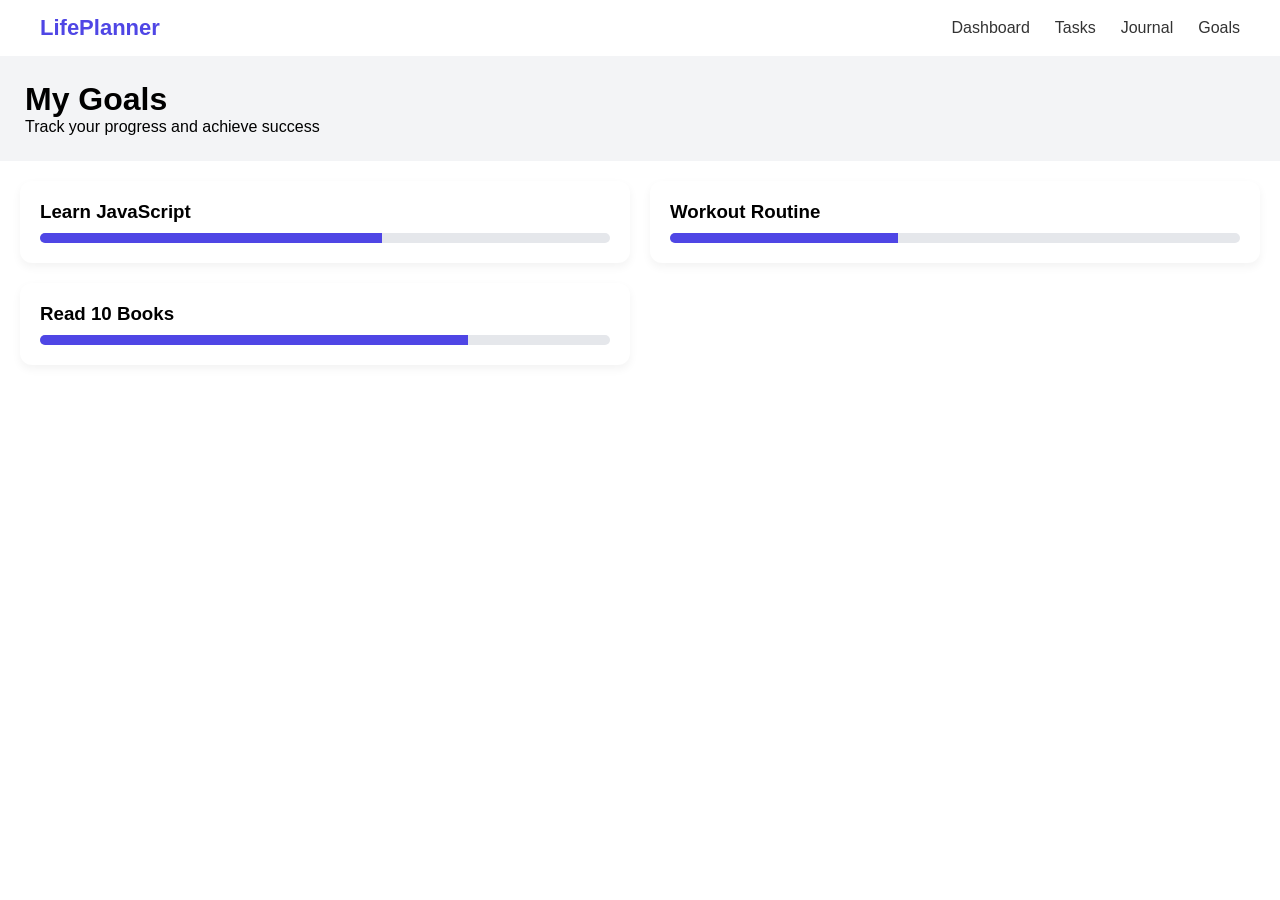
==== goals.html @ b0e07b2f "updated UI" ====
<!DOCTYPE html>
<html lang="en">
<head>
<meta charset="UTF-8">
<title>Goals - Life Planner</title>
<link rel="stylesheet" href="style.css">
</head>
<body>

<!-- NAVBAR -->
<nav class="navbar">
<div class="logo">LifePlanner</div>
<ul class="nav-links">
<li><a href="index.html">Dashboard</a></li>
<li><a href="tasks.html">Tasks</a></li>
<li><a href="journal.html">Journal</a></li>
<li><a href="goals.html">Goals</a></li>
</ul>
</nav>

<!-- PAGE HEADER -->
<header class="page-header">
<h1>My Goals</h1>
<p>Track your progress and achieve success</p>
</header>

<!-- GOALS CONTENT -->
<div class="goals-container">

<div class="goal-card">
<h3>Learn JavaScript</h3>
<div class="progress-bar">
<div class="progress js"></div>
</div>
</div>

<div class="goal-card">
<h3>Workout Routine</h3>
<div class="progress-bar">
<div class="progress workout"></div>
</div>
</div>

<div class="goal-card">
<h3>Read 10 Books</h3>
<div class="progress-bar">
<div class="progress reading"></div>
</div>
</div>

</div>

</body>
</html>
---- style.css ----
* {
  margin: 0;
  padding: 0;
  box-sizing: border-box;
  font-family: Arial, sans-serif;
}

/* NAVBAR */
.navbar {
  background: #ffffff;
  display: flex;
  justify-content: space-between;
  align-items: center;
  padding: 15px 40px;
  box-shadow: 0 2px 6px rgba(0,0,0,0.1);
}

.logo {
  font-size: 22px;
  font-weight: bold;
  color: #4f46e5;
}

.nav-links {
  list-style: none;
  display: flex;
  gap: 25px;
}

.nav-links a {
  text-decoration: none;
  color: #333;
  font-weight: 500;
}

.nav-links a:hover {
  color: #4f46e5;
}
/* HERO SECTION */

.hero{
display:flex;
align-items:center;
justify-content:space-between;
padding:50px;
background:#f8fafc;
}

.hero-text{
max-width:500px;
}

.hero-text h1{
font-size:40px;
margin-bottom:10px;
color:#4f46e5;
}

.hero-text p{
margin-bottom:20px;
color:#555;
}

.btn{
background:#4f46e5;
color:white;
padding:12px 20px;
text-decoration:none;
border-radius:8px;
}

.hero-image img{
width:350px;
}
/* DASHBOARD HEADER */
.dashboard-header {
  padding: 30px;
  background: linear-gradient(to right, #6366f1, #8b5cf6);
  color: white;
}

/* DASHBOARD LAYOUT */
.dashboard {
  display: grid;
  grid-template-columns: 1fr 1fr;
  gap: 20px;
  padding: 20px;
}

/* CARD SECTION */
.card-section {
  background: white;
  padding: 20px;
  border-radius: 12px;
  box-shadow: 0 4px 10px rgba(0,0,0,0.05);
}

.task-list li {
  margin: 10px 0;
}

.task-card {
  background: #eef2ff;
  padding: 12px;
  border-radius: 8px;
  margin-top: 10px;
}
/* PAGE HEADER */
.page-header {
  padding: 25px;
  background: #f3f4f6;
}

/* TASK PAGE LAYOUT */
.tasks-container {
  display: grid;
  grid-template-columns: 1fr 1fr;
  gap: 20px;
  padding: 20px;
}

/* ADD TASK FORM */
.task-form, .task-list-card {
  background: white;
  padding: 20px;
  border-radius: 12px;
  box-shadow: 0 4px 10px rgba(0,0,0,0.05);
}

.task-form input,
.task-form select {
  width: 100%;
  padding: 10px;
  margin: 10px 0;
}

.task-form button {
  background: #4f46e5;
  color: white;
  border: none;
  padding: 10px;
  border-radius: 6px;
  cursor: pointer;
}

/* TASK LIST */
.task-list-card ul {
  list-style: none;
  padding: 0;
}

.task-list-card li {
  display: flex;
  justify-content: space-between;
  background: #eef2ff;
  padding: 10px;
  border-radius: 6px;
  margin-top: 10px;
}

/* BADGES */
.badge {
  padding: 3px 8px;
  border-radius: 6px;
  font-size: 12px;
  color: white;
}

.high { background: #dc2626; }
.medium { background: #f59e0b; }
.low { background: #16a34a; }
/* JOURNAL LAYOUT */
.journal-container {
  display: grid;
  grid-template-columns: 1fr 1fr;
  gap: 20px;
  padding: 20px;
}

/* JOURNAL FORM */
.journal-form, .journal-list {
  background: white;
  padding: 20px;
  border-radius: 12px;
  box-shadow: 0 4px 10px rgba(0,0,0,0.05);
}

.journal-form input,
.journal-form textarea {
  width: 100%;
  padding: 10px;
  margin: 10px 0;
}

.journal-form textarea {
  height: 120px;
}

/* JOURNAL CARD */
.journal-card {
  background: #f0f9ff;
  padding: 15px;
  border-radius: 10px;
  margin-top: 10px;
}

.journal-card h3 {
  margin-bottom: 5px;
}

.journal-card span {
  font-size: 12px;
  color: gray;
}
/* GOALS PAGE */

.goals-container{
padding:20px;
display:grid;
grid-template-columns:1fr 1fr;
gap:20px;
}

.goal-card{
background:white;
padding:20px;
border-radius:12px;
box-shadow:0 4px 10px rgba(0,0,0,0.05);
}

.progress-bar{
background:#e5e7eb;
height:10px;
border-radius:10px;
margin-top:10px;
overflow:hidden;
}

.progress{
height:10px;
background:#4f46e5;
}

.js{
width:60%;
}

.workout{
width:40%;
}

.reading{
width:75%;
}
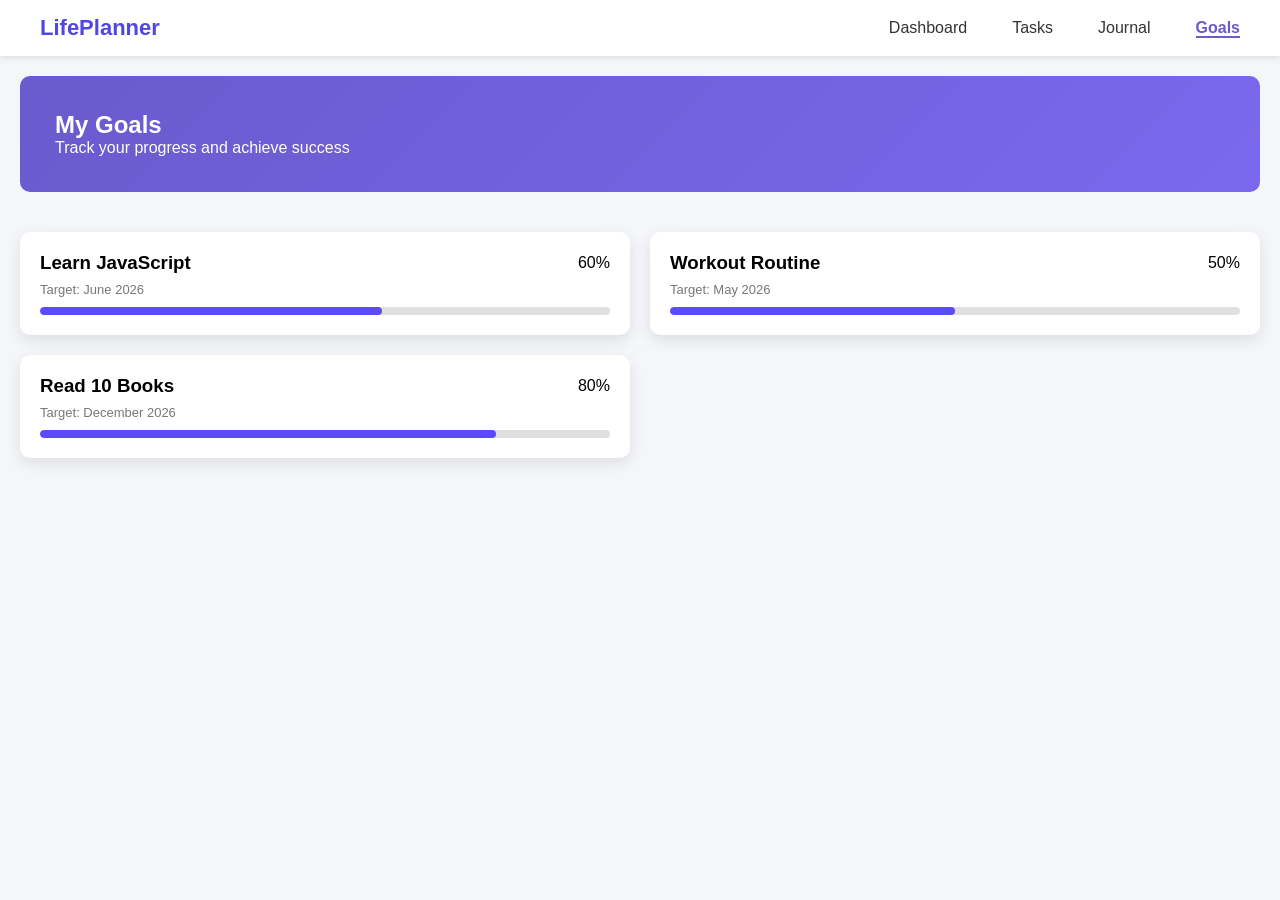
==== commit 1812fc21: "final page" ====
--- a/goals.html
+++ b/goals.html
@@ -14,41 +14,90 @@
 <li><a href="index.html">Dashboard</a></li>
 <li><a href="tasks.html">Tasks</a></li>
 <li><a href="journal.html">Journal</a></li>
-<li><a href="goals.html">Goals</a></li>
+<li><a href="goals.html" class="active">Goals</a></li>
 </ul>
 </nav>
+<!-- GOALS HEADER -->
 
-<!-- PAGE HEADER -->
-<header class="page-header">
+<section class="goals-header">
+
 <h1>My Goals</h1>
+
 <p>Track your progress and achieve success</p>
-</header>
 
-<!-- GOALS CONTENT -->
-<div class="goals-container">
+</section>
+
+
+<!-- GOALS CONTAINER -->
+
+<section class="goals-container">
+
+<!-- GOAL 1 -->
 
 <div class="goal-card">
+
+<div class="goal-title">
+
 <h3>Learn JavaScript</h3>
-<div class="progress-bar">
-<div class="progress js"></div>
-</div>
+<span>60%</span>
+
 </div>
 
-<div class="goal-card">
-<h3>Workout Routine</h3>
+<p class="goal-date">Target: June 2026</p>
+
 <div class="progress-bar">
-<div class="progress workout"></div>
-</div>
-</div>
 
-<div class="goal-card">
-<h3>Read 10 Books</h3>
-<div class="progress-bar">
-<div class="progress reading"></div>
-</div>
+<div class="progress" style="width:60%"></div>
+
 </div>
 
 </div>
 
+
+<!-- GOAL 2 -->
+
+<div class="goal-card">
+
+<div class="goal-title">
+
+<h3>Workout Routine</h3>
+<span>50%</span>
+
+</div>
+
+<p class="goal-date">Target: May 2026</p>
+
+<div class="progress-bar">
+
+<div class="progress" style="width:50%"></div>
+
+</div>
+
+</div>
+
+
+<!-- GOAL 3 -->
+
+<div class="goal-card">
+
+<div class="goal-title">
+
+<h3>Read 10 Books</h3>
+<span>80%</span>
+
+</div>
+
+<p class="goal-date">Target: December 2026</p>
+
+<div class="progress-bar">
+
+<div class="progress" style="width:80%"></div>
+
+</div>
+
+</div>
+
+</section>
+
 </body>
 </html>
--- a/style.css
+++ b/style.css
@@ -1,3 +1,8 @@
+body{
+font-family: Arial, Helvetica, sans-serif;
+background:#f5f6fa;
+margin:0;
+}
 * {
   margin: 0;
   padding: 0;
@@ -36,41 +41,45 @@
 .nav-links a:hover {
   color: #4f46e5;
 }
-/* HERO SECTION */
-
 .hero{
-display:flex;
-align-items:center;
-justify-content:space-between;
-padding:50px;
-background:#f8fafc;
+  display:flex;
+  align-items:center;
+  justify-content:space-between;
+  padding:60px 80px;
+  background:#f8fafc;
 }
 
 .hero-text{
-max-width:500px;
+  max-width:500px;
 }
 
 .hero-text h1{
-font-size:40px;
-margin-bottom:10px;
-color:#4f46e5;
+  font-size:42px;
+  color:#4f46e5;
+  margin-bottom:10px;
 }
 
 .hero-text p{
-margin-bottom:20px;
-color:#555;
+  color:#555;
+  margin-bottom:20px;
+  line-height:1.6;
 }
 
 .btn{
-background:#4f46e5;
-color:white;
-padding:12px 20px;
-text-decoration:none;
-border-radius:8px;
+  background:#4f46e5;
+  color:white;
+  padding:12px 22px;
+  border-radius:8px;
+  text-decoration:none;
+  font-weight:500;
+}
+
+.btn:hover{
+  background:#4338ca;
 }
 
 .hero-image img{
-width:350px;
+  width:420px;
 }
 /* DASHBOARD HEADER */
 .dashboard-header {
@@ -105,10 +114,128 @@
   border-radius: 8px;
   margin-top: 10px;
 }
+.features{
+padding:60px;
+text-align:center;
+}
+
+.section-title{
+font-size:30px;
+margin-bottom:40px;
+}
+.features{
+padding:60px;
+text-align:center;
+}
+
+.section-title{
+font-size:30px;
+margin-bottom:40px;
+}
+.features{
+text-align:center;
+padding:40px 0;
+}
+
+.feature-container{
+display:flex;
+justify-content:center;
+gap:100px;
+margin-top:20px;
+}
+
+.feature-box{
+width:250px;
+background:#f5f5f5;
+padding:30px;
+border-radius:10px;
+box-shadow:0 4px 10px rgba(56, 75, 254, 0.93);
+text-align:center;
+transition:0.3s;
+}
+
+.feature-box:hover{
+transform:translateY(-6px);
+}
+.motivation{
+background:linear-gradient(135deg,#6a5acd,#7b68ee);
+color:white;
+text-align:center;
+padding:60px 20px;
+margin-top:40px;
+border-radius:10px;
+}
+
+.motivation .quote{
+font-size:22px;
+font-style:italic;
+margin-top:15px;
+}
+
+.motivation .author{
+margin-top:10px;
+font-size:16px;
+opacity:0.9;
+}
+.footer{
+background:#353559;
+color:white;
+text-align:center;
+padding:8px 10px;
+margin-top:30px;
+}
+
+.footer h3{
+font-size: 17px;
+margin-bottom:10px;
+}
+
+.footer p{
+  font-size: 15px;
+margin:10px 0;
+}
+
+.footer-links{
+margin:10px 0;
+}
+
+.footer-links a{
+font-size: 14px;
+color:white;
+margin:0 10px;
+text-decoration:none;
+font-weight:500;
+}
+
+.footer-links a:hover{
+font-size: 14px;
+text-decoration:underline;
+}
+
+.copyright{
+font-size:8px;
+opacity:0.8;
+margin-top:10px;
+}
 /* PAGE HEADER */
-.page-header {
-  padding: 25px;
-  background: #f3f4f6;
+.task-header{
+background:linear-gradient(135deg,#6a5acd,#7b68ee);
+color:white;
+padding:35px;
+border-radius:10px;
+margin:20px;
+}
+.task-form{
+  display: flex;
+  align-items: center;
+  gap: 15px;
+  background:white;
+  padding:25px;
+  border-radius:10px;
+  box-shadow:0 5px 15px rgba(0,0,0,0.1);
+}
+.task-form input{
+  flex:1;
 }
 
 /* TASK PAGE LAYOUT */
@@ -120,27 +247,99 @@
 }
 
 /* ADD TASK FORM */
-.task-form, .task-list-card {
-  background: white;
-  padding: 20px;
-  border-radius: 12px;
-  box-shadow: 0 4px 10px rgba(0,0,0,0.05);
-}
-
+.task-list-card ul{
+list-style:none;
+padding:0;
+}
+.task-counter{
+font-size:14px;
+color:#666;
+margin-bottom:15px;
+}
+.task-list-card li{
+background:#eef1f8;
+padding:12px 15px;
+border-radius:8px;
+margin-bottom:10px;
+display:flex;
+justify-content:space-between;
+align-items:center;
+transition:0.2s;
+}
+
+.task-list-card li:hover{
+transform:translateX(6px);
+background:#e9edf7;
+cursor:pointer;
+box-shadow: 0 5px 15px rgba(71, 98, 251, 0.714);
+}
 .task-form input,
-.task-form select {
-  width: 100%;
+.task-form select{
   padding: 10px;
-  margin: 10px 0;
-}
-
-.task-form button {
-  background: #4f46e5;
-  color: white;
+  border: 1px solid #ccc;
+  border-radius: 6px;
+  margin-right: 10px;
+  outline: none;
+}
+.task-form button{
+  padding: 10px 15px;
+  background: #6a5acd;
+  color:white;
   border: none;
-  padding: 10px;
   border-radius: 6px;
   cursor: pointer;
+  font-weight: 500;
+}
+.task-form button:hover{
+  background: #5a4ad1;
+}
+.task-check{
+margin-right:10px;
+cursor:pointer;
+}
+
+.task-check:checked + .task-text{
+text-decoration:line-through;
+color:gray;
+}
+.delete-btn{
+background:none;
+border:none;
+font-size:16px;
+cursor:pointer;
+margin-left:10px;
+}
+
+.delete-btn:hover{
+transform:scale(1.2);
+}
+
+/* priority badge */
+
+.badge{
+padding:4px 10px;
+border-radius:12px;
+font-size:12px;
+color:white;
+}
+
+.high{
+background:#e74c3c;
+}
+
+.medium{
+background:#f39c12;
+}
+
+.low{
+background:#27ae60;
+}
+.task-list-card{
+background:white;
+padding:20px;
+border-radius:10px;
+box-shadow:0 5px 15px rgba(0,0,0,0.1);
+margin-top:20px;
 }
 
 /* TASK LIST */
@@ -152,103 +351,232 @@
 .task-list-card li {
   display: flex;
   justify-content: space-between;
-  background: #eef2ff;
-  padding: 10px;
-  border-radius: 6px;
-  margin-top: 10px;
+  align-items: center;
+  background: #f8f9fc;
+  padding: 12px 15px;
+  border-radius: 8px;
+  margin-top: 12px;
+  transition:0.2s;
 }
 
 /* BADGES */
 .badge {
-  padding: 3px 8px;
-  border-radius: 6px;
+  padding: 4px 10px;
+  border-radius: 20px;
   font-size: 12px;
   color: white;
+  font-weight: 500;
 }
 
 .high { background: #dc2626; }
 .medium { background: #f59e0b; }
 .low { background: #16a34a; }
+/* JOURNAL HEADER */
+
+.journal-header{
+background:linear-gradient(135deg,#6a5acd,#7b68ee);
+color:white;
+padding:35px;
+border-radius:10px;
+margin:20px;
+}
+
 /* JOURNAL LAYOUT */
-.journal-container {
-  display: grid;
-  grid-template-columns: 1fr 1fr;
-  gap: 20px;
-  padding: 20px;
-}
-
-/* JOURNAL FORM */
-.journal-form, .journal-list {
-  background: white;
-  padding: 20px;
-  border-radius: 12px;
-  box-shadow: 0 4px 10px rgba(0,0,0,0.05);
-}
-
-.journal-form input,
-.journal-form textarea {
-  width: 100%;
-  padding: 10px;
-  margin: 10px 0;
-}
-
-.journal-form textarea {
-  height: 120px;
-}
-
-/* JOURNAL CARD */
-.journal-card {
-  background: #f0f9ff;
-  padding: 15px;
-  border-radius: 10px;
-  margin-top: 10px;
-}
-
-.journal-card h3 {
-  margin-bottom: 5px;
-}
-
-.journal-card span {
-  font-size: 12px;
-  color: gray;
-}
-/* GOALS PAGE */
-
-.goals-container{
-padding:20px;
+
+.journal-container{
 display:grid;
 grid-template-columns:1fr 1fr;
 gap:20px;
-}
-
+padding:20px;
+}
+
+/* NEW ENTRY CARD */
+
+.journal-entry{
+background:white;
+padding:20px;
+border-radius:10px;
+box-shadow:0 5px 15px rgba(59,105,224,0.805);
+}
+
+.journal-entry input,
+.journal-entry textarea{
+width:100%;
+padding:10px;
+margin-top:10px;
+border:1px solid #ccc;
+border-radius:6px;
+font-size:14px;
+}
+
+.journal-entry button{
+margin-top:10px;
+padding:10px 15px;
+background:#6a5acd;
+color:white;
+border:none;
+border-radius:6px;
+cursor:pointer;
+}
+
+.journal-entry button:hover{
+background:#5848c2;
+}
+
+/* PREVIOUS ENTRIES */
+
+.journal-list{
+background:white;
+padding:20px;
+border-radius:10px;
+box-shadow:0 5px 15px rgba(59, 105, 244, 0.805);
+}
+
+.entry-card{
+background:#eef1f8;
+padding:20px;
+border-radius:15px;
+margin-top: 20px;
+margin-bottom:30px;
+transition:0.2s;
+box-shadow: 0 5px 15px rgba(59, 105, 244, 0.805);
+}
+
+.entry-card:hover{
+transform:translateY(-3px);
+}
+
+.entry-date{
+font-size:12px;
+color:#666;
+}
+/* GOALS HEADER */
+
+.goals-header{
+background: linear-gradient(135deg,#6a5acd,#7b68ee);
+color:white;
+padding:35px;
+margin:20px;
+border-radius:10px;
+}
+/* GOALS CONTAINER */
+.goals-container{
+display:grid;
+grid-template-columns:1fr 1fr;
+gap:20px;
+padding:20px;
+}
+/* GOAL CARD */
 .goal-card{
 background:white;
 padding:20px;
-border-radius:12px;
-box-shadow:0 4px 10px rgba(0,0,0,0.05);
-}
-
+border-radius:10px;
+box-shadow:0 5px 15px rgba(0,0,0,0.1);
+transition:0.3s;
+}
+.goal-card:hover{
+transform:translateY(-5px);
+}
+/* GOAL TITLE */
+.goal-title{
+display:flex;
+justify-content:space-between;
+align-items:center;
+margin-bottom:8px;
+}
+/* GOAL DATE */
+.goal-date{
+font-size:13px;
+color:#777;
+margin-bottom:10px;
+}
+/* PROGRESS BAR */
 .progress-bar{
-background:#e5e7eb;
-height:10px;
-border-radius:10px;
+width:100%;
+height:8px;
+background:#e0e0e0;
+border-radius:10px;
+overflow:hidden;
+}
+.progress{
+height:100%;
+background:#5a4bff;
+border-radius:10px;
+}
+nav a.active{
+color:#6a5acd;
+font-weight:bold;
+border-bottom:2px solid #6a5acd;
+}
+nav a{
+text-decoration:none;
+margin-left:20px;
+color:#333;
+transition:0.3s;
+}
+
+nav a:hover{
+color:#6a5acd;
+}
+/* MOBILE RESPONSIVE */
+
+@media (max-width:768px){
+
+/* Navbar */
+
+.navbar{
+flex-direction:column;
+align-items:flex-start;
+}
+
+nav{
 margin-top:10px;
-overflow:hidden;
-}
-
-.progress{
-height:10px;
-background:#4f46e5;
-}
-
-.js{
-width:60%;
-}
-
-.workout{
-width:40%;
-}
-
-.reading{
-width:75%;
+}
+
+nav a{
+display:block;
+margin:5px 0;
+}
+
+/* Goals page */
+
+.goals-container{
+grid-template-columns:1fr;
+}
+
+/* Journal page */
+
+.journal-container{
+grid-template-columns:1fr;
+}
+
+/* Tasks page */
+
+.task-container{
+grid-template-columns:1fr;
+}
+
+}
+@media (max-width:768px){
+
+.hero{
+flex-direction:column;
+text-align:center;
+padding:30px 20px;
+}
+
+.hero img{
+width:100%;
+max-width:250px;
+margin-top:15px;
+}
+
+.dashboard{
+grid-template-columns:1fr;
+}
+
+.features{
+grid-template-columns:1fr;
+}
+
 }
